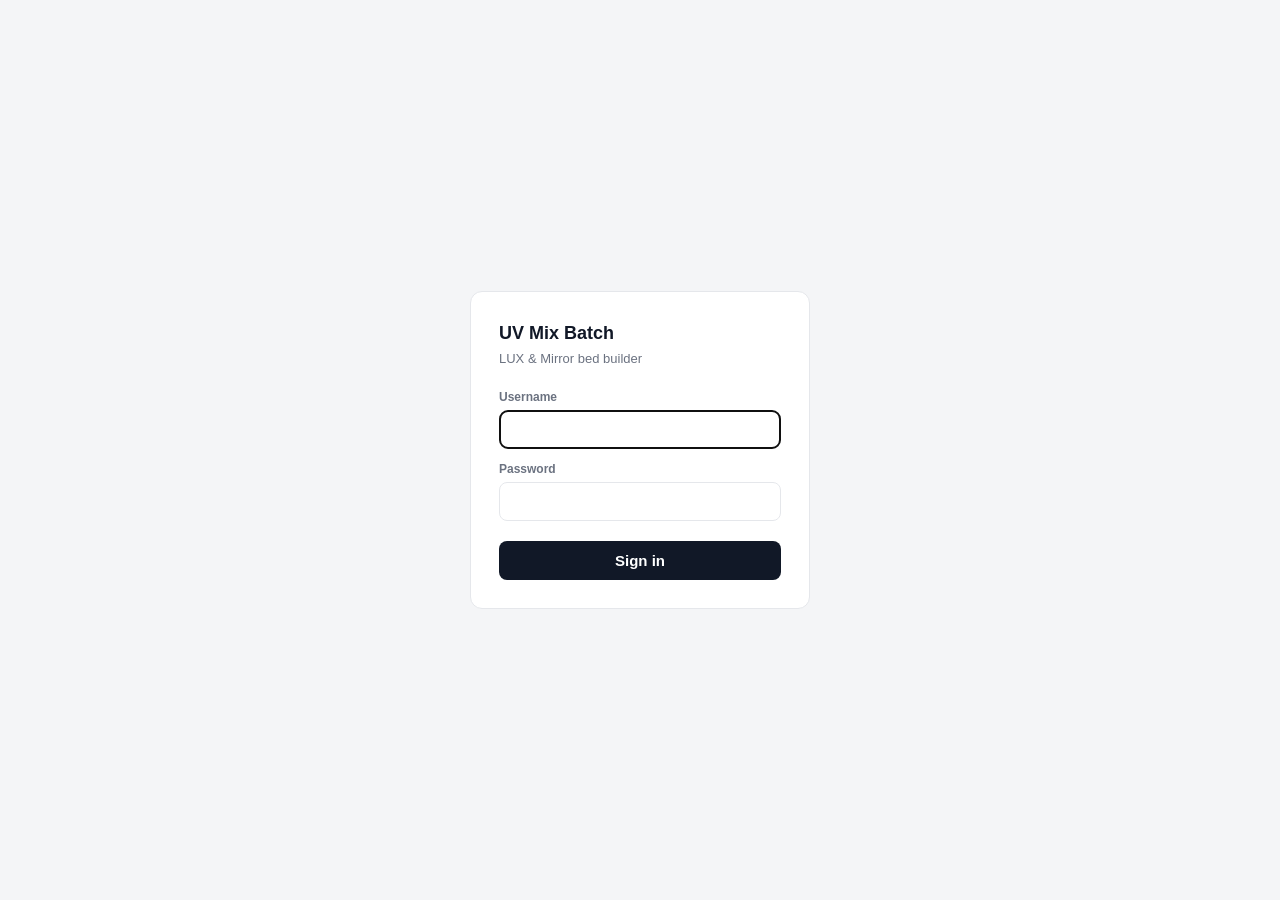
==== app/static/login.html @ 18162a32 "UV Mix Batch portal: LUX/Mirror bed builder (File, Die, Spot PDFs + Reconcile Excel) Scan, paste or " ====
<!doctype html>
<html lang="en">
<head>
<meta charset="utf-8">
<meta name="viewport" content="width=device-width, initial-scale=1">
<title>UV Mix Batch – Sign in</title>
<style>
  :root { --bg:#f4f5f7; --card:#fff; --ink:#111827; --muted:#6b7280; --line:#e5e7eb; --accent:#111827; --bad:#b91c1c; }
  * { box-sizing:border-box; }
  body { margin:0; min-height:100vh; display:grid; place-items:center; background:var(--bg); color:var(--ink);
         font:15px/1.45 -apple-system, BlinkMacSystemFont, "Segoe UI", Roboto, sans-serif; padding:16px; }
  form { background:var(--card); border:1px solid var(--line); border-radius:12px; padding:28px; width:100%; max-width:340px; }
  h1 { font-size:18px; margin:0 0 4px; }
  p { margin:0 0 20px; color:var(--muted); font-size:13px; }
  label { display:block; font-size:12px; font-weight:600; margin:12px 0 4px; color:var(--muted); }
  input { width:100%; padding:10px 12px; border:1px solid var(--line); border-radius:8px; font-size:15px; }
  button { margin-top:20px; width:100%; padding:11px; border:0; border-radius:8px; background:var(--accent); color:#fff; font-size:15px; font-weight:600; cursor:pointer; }
  .err { color:var(--bad); font-size:13px; margin-top:12px; display:none; }
</style>
</head>
<body>
<form method="post" action="/login">
  <h1>UV Mix Batch</h1>
  <p>LUX &amp; Mirror bed builder</p>
  <label for="u">Username</label>
  <input id="u" name="username" autocomplete="username" autofocus required>
  <label for="p">Password</label>
  <input id="p" name="password" type="password" autocomplete="current-password" required>
  <button type="submit">Sign in</button>
  <div class="err" id="err">Wrong username or password.</div>
</form>
<script>if (location.search.includes('error')) document.getElementById('err').style.display='block';</script>
</body>
</html>
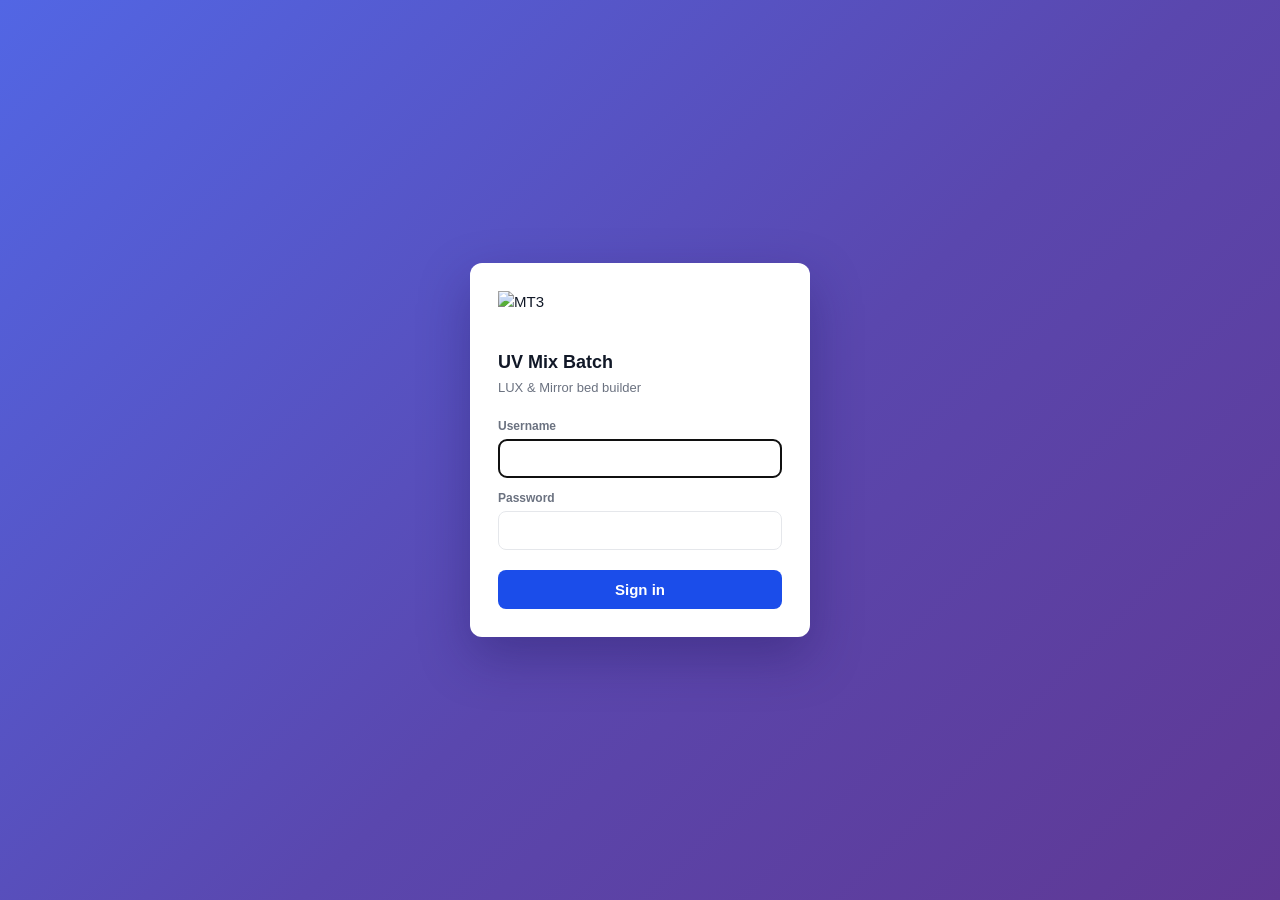
==== commit 61d5b4e7: "UI: Pulse theme (gradient header with MT3 mark, pill tabs, Pulse badges/chips/cards, blue primary) C" ====
--- a/app/static/login.html
+++ b/app/static/login.html
@@ -5,11 +5,13 @@
 <meta name="viewport" content="width=device-width, initial-scale=1">
 <title>UV Mix Batch – Sign in</title>
 <style>
-  :root { --bg:#f4f5f7; --card:#fff; --ink:#111827; --muted:#6b7280; --line:#e5e7eb; --accent:#111827; --bad:#b91c1c; }
+  :root { --bg:#f4f5f7; --card:#fff; --ink:#111827; --muted:#6b7280; --line:#e5e7eb; --accent:#1b4dea; --bad:#b91c1c; }
   * { box-sizing:border-box; }
-  body { margin:0; min-height:100vh; display:grid; place-items:center; background:var(--bg); color:var(--ink);
-         font:15px/1.45 -apple-system, BlinkMacSystemFont, "Segoe UI", Roboto, sans-serif; padding:16px; }
-  form { background:var(--card); border:1px solid var(--line); border-radius:12px; padding:28px; width:100%; max-width:340px; }
+  body { margin:0; min-height:100vh; display:grid; place-items:center; color:var(--ink);
+         background:linear-gradient(135deg,#5266e4 0%,#5a47ae 55%,#5f3894 100%);
+         font:15px/1.45 Inter, -apple-system, BlinkMacSystemFont, "Segoe UI", Roboto, sans-serif; padding:16px; }
+  .logo { display:block; height:44px; margin:0 0 14px; }
+  form { background:var(--card); border:0; border-radius:12px; box-shadow:0 20px 50px rgba(30,20,90,.35); padding:28px; width:100%; max-width:340px; }
   h1 { font-size:18px; margin:0 0 4px; }
   p { margin:0 0 20px; color:var(--muted); font-size:13px; }
   label { display:block; font-size:12px; font-weight:600; margin:12px 0 4px; color:var(--muted); }
@@ -20,6 +22,7 @@
 </head>
 <body>
 <form method="post" action="/login">
+  <img class="logo" src="/static/mt3-mark.png" alt="MT3">
   <h1>UV Mix Batch</h1>
   <p>LUX &amp; Mirror bed builder</p>
   <label for="u">Username</label>
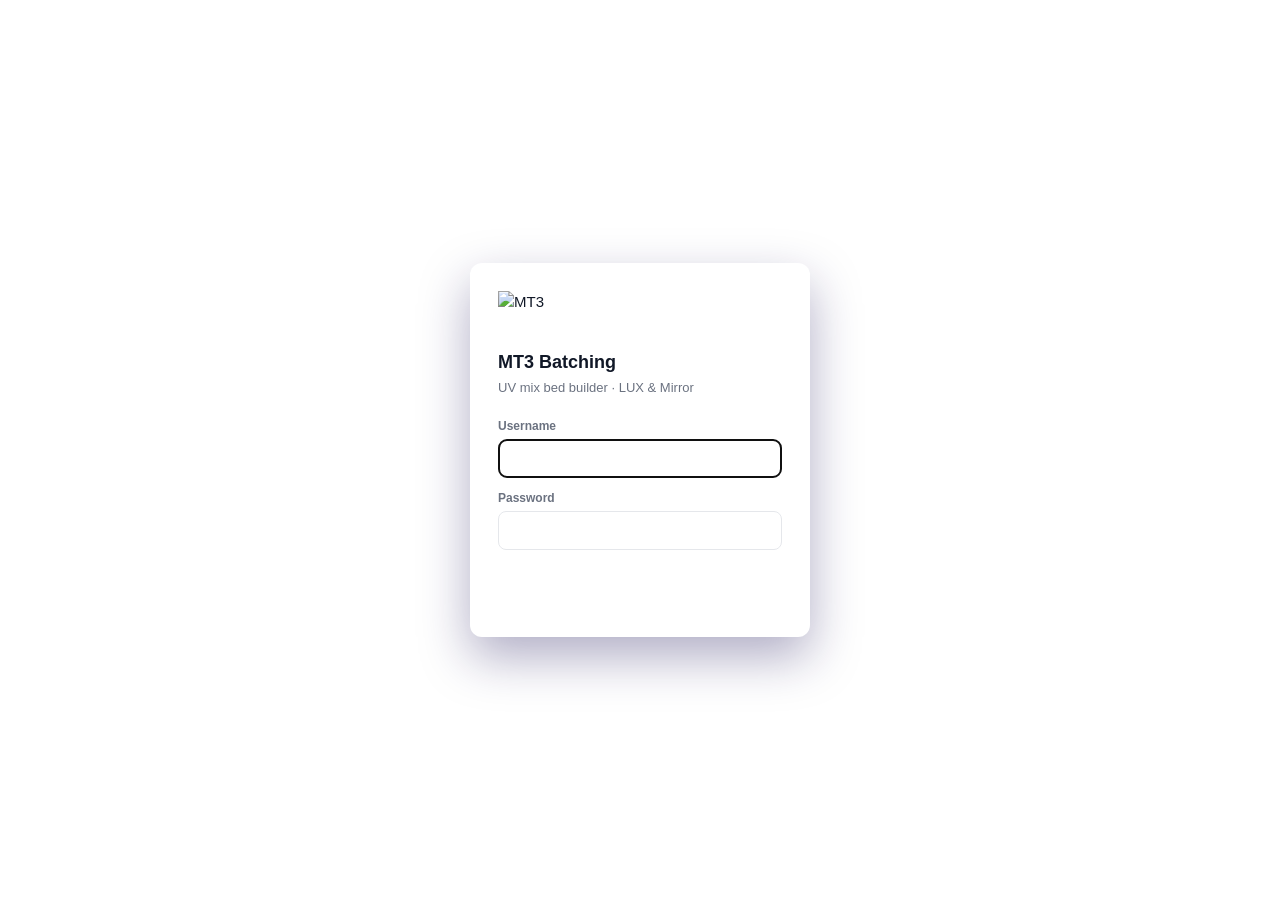
==== commit d872bdbe: "UI: adopt Pulse design system verbatim (app-header-menu, top-nav Batching dropdown, cd-* components," ====
--- a/app/static/login.html
+++ b/app/static/login.html
@@ -4,27 +4,28 @@
 <meta charset="utf-8">
 <meta name="viewport" content="width=device-width, initial-scale=1">
 <title>UV Mix Batch – Sign in</title>
+<link rel="stylesheet" href="/static/pulse-shell.css">
 <style>
-  :root { --bg:#f4f5f7; --card:#fff; --ink:#111827; --muted:#6b7280; --line:#e5e7eb; --accent:#1b4dea; --bad:#b91c1c; }
+  :root { --bg:#f4f5f7; --card:#fff; --ink:#111827; --muted:#6b7280; --line:#e5e7eb; --accent:var(--primary); --bad:#b91c1c; }
   * { box-sizing:border-box; }
   body { margin:0; min-height:100vh; display:grid; place-items:center; color:var(--ink);
-         background:linear-gradient(135deg,#5266e4 0%,#5a47ae 55%,#5f3894 100%);
-         font:15px/1.45 Inter, -apple-system, BlinkMacSystemFont, "Segoe UI", Roboto, sans-serif; padding:16px; }
+         background:var(--gradient-primary);
+         font-size:15px; line-height:1.45; font-family:Segoe UI,Tahoma,Geneva,Verdana,sans-serif; padding:16px; }
   .logo { display:block; height:44px; margin:0 0 14px; }
   form { background:var(--card); border:0; border-radius:12px; box-shadow:0 20px 50px rgba(30,20,90,.35); padding:28px; width:100%; max-width:340px; }
   h1 { font-size:18px; margin:0 0 4px; }
   p { margin:0 0 20px; color:var(--muted); font-size:13px; }
   label { display:block; font-size:12px; font-weight:600; margin:12px 0 4px; color:var(--muted); }
   input { width:100%; padding:10px 12px; border:1px solid var(--line); border-radius:8px; font-size:15px; }
-  button { margin-top:20px; width:100%; padding:11px; border:0; border-radius:8px; background:var(--accent); color:#fff; font-size:15px; font-weight:600; cursor:pointer; }
+  button { margin-top:20px; width:100%; padding:11px; border:0; border-radius:8px; background:var(--gradient-primary); font-family:inherit; color:#fff; font-size:15px; font-weight:600; cursor:pointer; }
   .err { color:var(--bad); font-size:13px; margin-top:12px; display:none; }
 </style>
 </head>
 <body>
 <form method="post" action="/login">
   <img class="logo" src="/static/mt3-mark.png" alt="MT3">
-  <h1>UV Mix Batch</h1>
-  <p>LUX &amp; Mirror bed builder</p>
+  <h1>MT3 Batching</h1>
+  <p>UV mix bed builder · LUX &amp; Mirror</p>
   <label for="u">Username</label>
   <input id="u" name="username" autocomplete="username" autofocus required>
   <label for="p">Password</label>
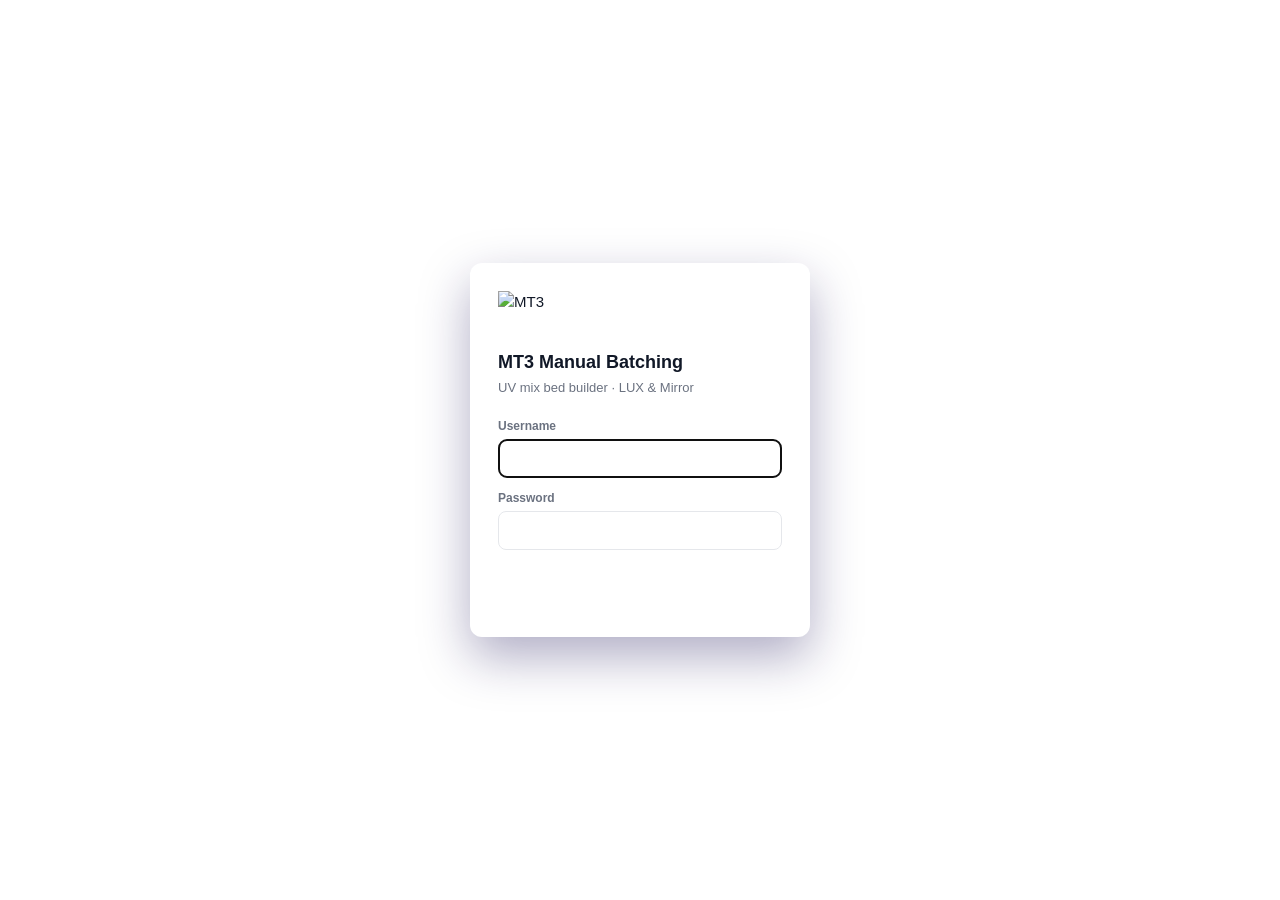
==== commit 434b4b63: "Rename menu/title to Manual Batching Co-Authored-By: Claude Opus 5.5 <noreply@anthropic.com>" ====
--- a/app/static/login.html
+++ b/app/static/login.html
@@ -3,7 +3,7 @@
 <head>
 <meta charset="utf-8">
 <meta name="viewport" content="width=device-width, initial-scale=1">
-<title>UV Mix Batch – Sign in</title>
+<title>Manual Batching · Sign in</title>
 <link rel="stylesheet" href="/static/pulse-shell.css">
 <style>
   :root { --bg:#f4f5f7; --card:#fff; --ink:#111827; --muted:#6b7280; --line:#e5e7eb; --accent:var(--primary); --bad:#b91c1c; }
@@ -24,7 +24,7 @@
 <body>
 <form method="post" action="/login">
   <img class="logo" src="/static/mt3-mark.png" alt="MT3">
-  <h1>MT3 Batching</h1>
+  <h1>MT3 Manual Batching</h1>
   <p>UV mix bed builder · LUX &amp; Mirror</p>
   <label for="u">Username</label>
   <input id="u" name="username" autocomplete="username" autofocus required>
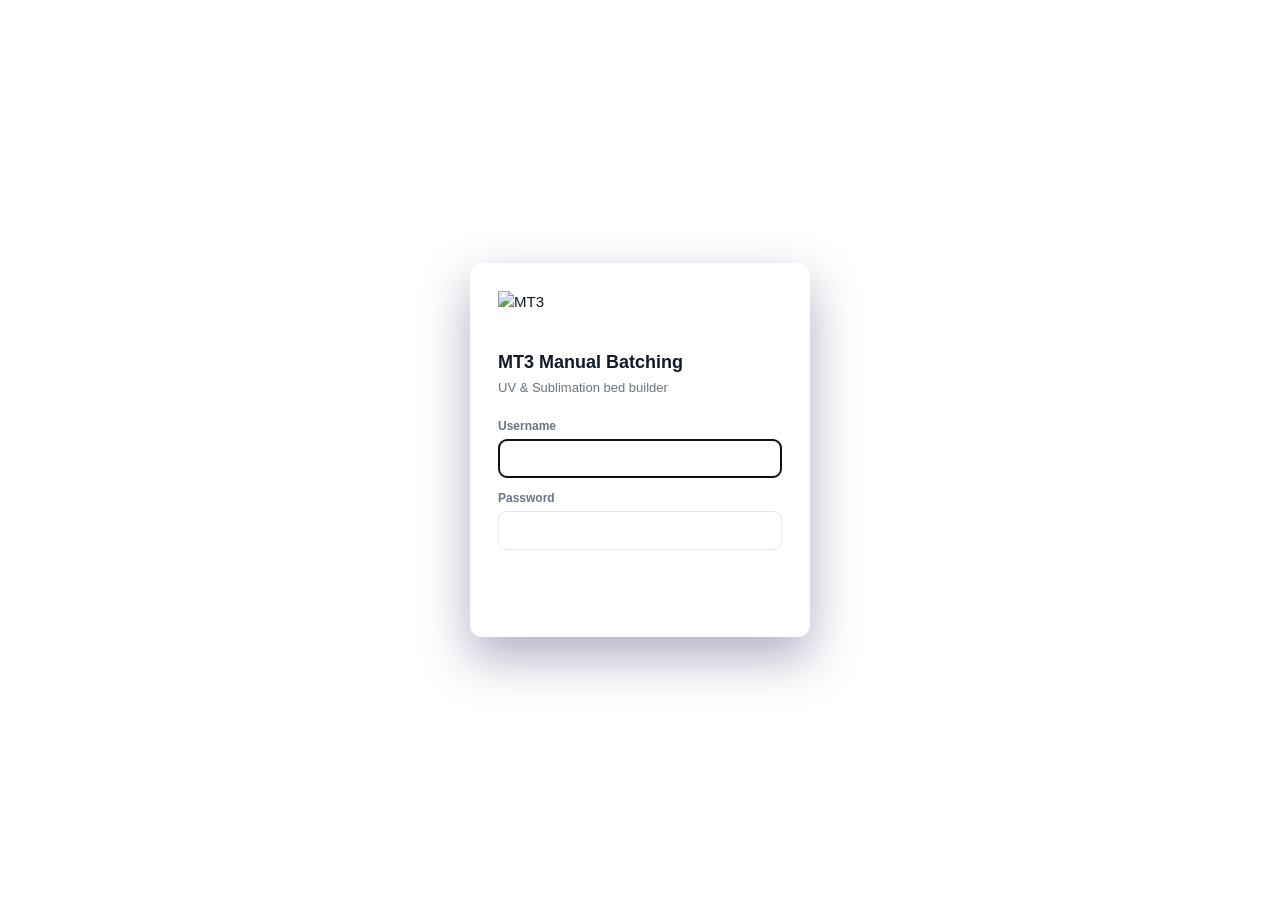
==== commit b67fc16e: "Generic naming: 'UV & Sublimation bed builder' (header, login, user menu) Co-Authored-By: Claude Opu" ====
--- a/app/static/login.html
+++ b/app/static/login.html
@@ -25,7 +25,7 @@
 <form method="post" action="/login">
   <img class="logo" src="/static/mt3-mark.png" alt="MT3">
   <h1>MT3 Manual Batching</h1>
-  <p>UV mix bed builder · LUX &amp; Mirror</p>
+  <p>UV &amp; Sublimation bed builder</p>
   <label for="u">Username</label>
   <input id="u" name="username" autocomplete="username" autofocus required>
   <label for="p">Password</label>
